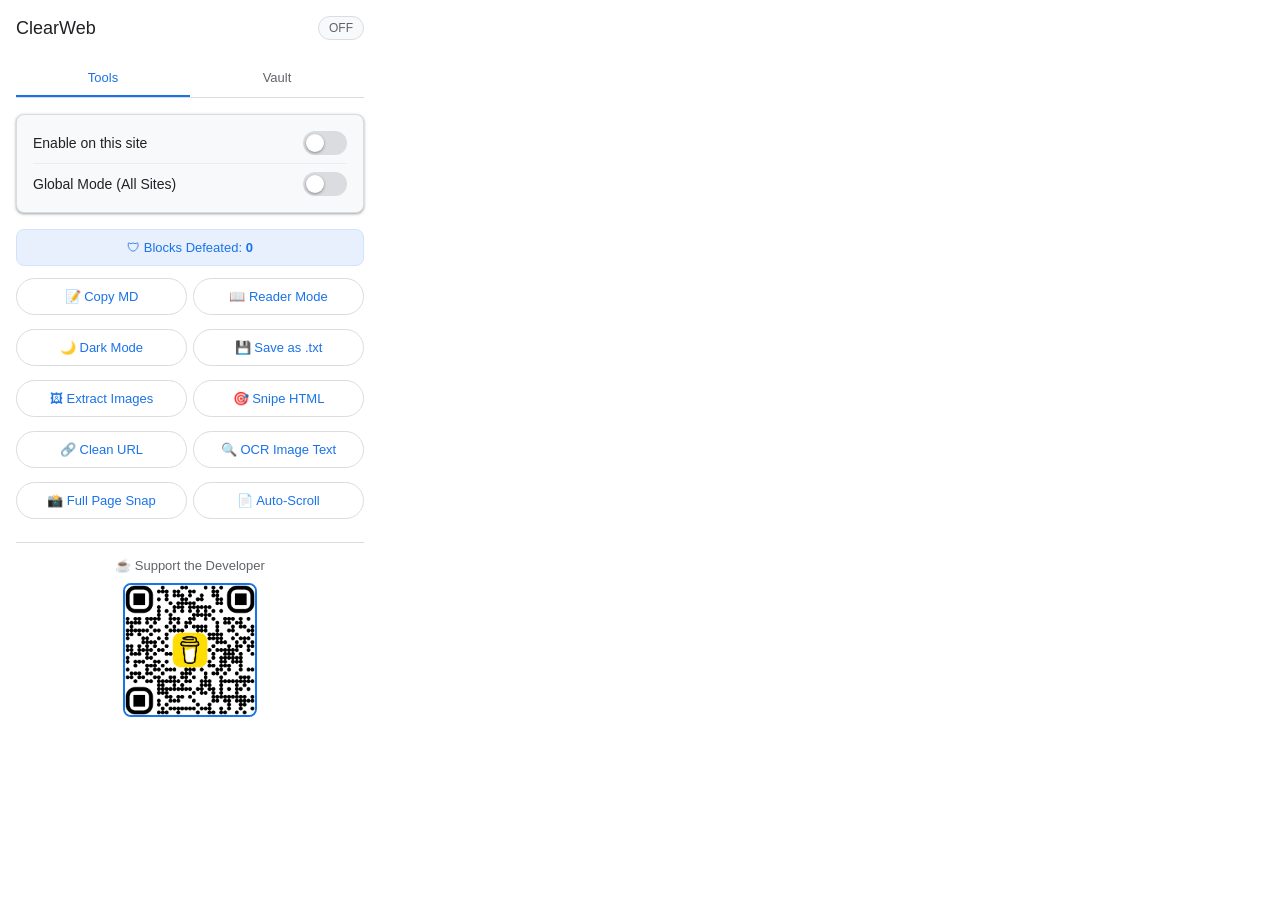
==== popup/popup.html @ 5e56cd7a "V7.1.0 Add Auto-Nuke Cookie Banners and Hands-Free Auto-Scroll" ====
﻿<!DOCTYPE html>
<html>
<head>
  <meta charset="utf-8">
  <link rel="stylesheet" href="popup.css">
  <title>ClearWeb</title>
  <style>
    .btn-action {
      background-color: #ffffff;
      color: #1a73e8;
      border: 1px solid #dadce0;
      border-radius: 100px;
      padding: 10px 14px;
      font-size: 13px;
      font-weight: 500;
      font-family: 'Google Sans', Roboto, 'Segoe UI', Arial, sans-serif;
      width: 100%;
      cursor: pointer;
      transition: background-color 0.2s ease, border-color 0.2s ease;
      margin-bottom: 8px;
      box-shadow: none;
    }
    .btn-action:hover { background-color: #f8f9fa; border-color: #d2e3fc; }
    .grid { display: grid; grid-template-columns: 1fr 1fr; gap: 6px; margin-bottom: 6px; }
  </style>
</head>
<body>
  <div class="container">
    <div class="header">
      <h1 class="brand-title">ClearWeb</h1>
      <div class="status-indicator" id="status-text">OFF</div>
    </div>

    <div class="tabs">
      <div class="tab active" id="tab-tools" style="padding: 10px 5px; font-size: 13px;">Tools</div>
      <div class="tab" id="tab-vault" style="padding: 10px 5px; font-size: 13px;">Vault</div>
    </div>

    <div id="view-tools">
      <div class="card">
        <div class="toggle-group">
          <span class="toggle-label">Enable on this site</span>
          <label class="switch">
            <input type="checkbox" id="site-toggle">
            <span class="slider"></span>
          </label>
        </div>
        <div class="toggle-group" style="margin-top: 8px; padding-top: 8px; border-top: 1px solid rgba(0,0,0,0.05);">
          <span class="toggle-label">Global Mode (All Sites)</span>
          <label class="switch">
            <input type="checkbox" id="global-toggle">
            <span class="slider"></span>
          </label>
        </div>
      </div>

      <div class="stats-container" style="margin-bottom: 12px; padding: 10px;">
        <p>&#128737; Blocks Defeated: <span id="stats-counter" style="color: #1a73e8; font-weight: bold;">0</span></p>
      </div>

            <div class="grid">
        <button id="md-btn" class="btn-action">&#128221; Copy MD</button>
        <button id="reader-btn" class="btn-action">&#128214; Reader Mode</button>
      </div>
      
      <div class="grid">
        <button id="darkmode-btn" class="btn-action">&#127769; Dark Mode</button>
        <button id="download-btn" class="btn-action">&#128190; Save as .txt</button>
      </div>

      <div class="grid">
        <button id="images-btn" class="btn-action">&#128444; Extract Images</button>
        <button id="snipe-btn" class="btn-action">&#127919; Snipe HTML</button>
      </div>

      <div class="grid">
        <button id="clean-url-btn" class="btn-action">&#128279; Clean URL</button>
        <button id="ocr-btn" class="btn-action">&#128269; OCR Image Text</button>
      </div>

            <div class="grid">
        <button id="screenshot-btn" class="btn-action">&#128248; Full Page Snap</button>
        <button id="autoscroll-btn" class="btn-action">&#128196; Auto-Scroll</button>
      </div>
      <button id="reload-btn" class="btn-action" style="display: none;">&#128260; Reload page to apply</button>
    </div>

    <div id="view-vault" style="display: none;">
      <div id="vault-list" style="max-height: 380px; overflow-y: auto; margin-bottom: 10px; padding-right: 4px;">
        <!-- Populated by JS -->
      </div>
      <button id="clear-vault-btn" class="btn-action" style="color: #d93025; border-color: #fce8e6; background: #fce8e6; margin-bottom: 0;">&#128465; Clear History</button>
    </div>

    <div style="text-align: center; margin-top: 15px; border-top: 1px solid #dadce0; padding-top: 15px;">
      <p style="font-size: 13px; color: #5f6368; font-weight: 500; margin: 0 0 10px 0;">&#9749; Support the Developer</p>
      <a href="https://buymeacoffee.com/" target="_blank">
        <img src="../icons/qr-code.png" class="qr-hover" style="width: 130px; border-radius: 8px; border: 2px solid var(--accent-color); transition: transform 0.2s ease;" alt="Buy Me A Coffee QR Code">
      </a>
    </div>
  </div>
  <script src="popup.js"></script>
</body>
</html>
---- popup/popup.css ----
:root {
  --bg-color: #ffffff;
  --card-bg: #f8f9fa;
  --text-main: #202124;
  --text-secondary: #5f6368;
  --accent-color: #1a73e8;
  --border-color: #dadce0;
}
body {
  width: 380px;
  margin: 0;
  font-family: 'Google Sans', Roboto, 'Segoe UI', Arial, sans-serif;
  background-color: var(--bg-color);
  color: var(--text-main);
}
.container { padding: 16px; }
.header { display: flex; justify-content: space-between; align-items: center; margin-bottom: 20px; }
.brand-title { margin: 0; font-size: 18px; font-weight: 500; color: var(--text-main); }
.status-indicator { font-size: 12px; font-weight: 500; padding: 4px 10px; border-radius: 100px; background: var(--card-bg); color: var(--text-secondary); border: 1px solid var(--border-color); }
.card { background: var(--card-bg); border: 1px solid var(--border-color); border-radius: 8px; padding: 16px; margin-bottom: 16px; box-shadow: 0 1px 2px 0 rgba(60,64,67,0.3), 0 1px 3px 1px rgba(60,64,67,0.15); }
.tabs { display: flex; border-bottom: 1px solid var(--border-color); margin-bottom: 16px; }
.tab { flex: 1; text-align: center; padding: 10px; cursor: pointer; font-weight: 500; color: var(--text-secondary); border-bottom: 2px solid transparent; transition: 0.2s; }
.tab.active { color: var(--accent-color); border-bottom: 2px solid var(--accent-color); }
.tab:hover:not(.active) { background: #f1f3f4; }
.toggle-group { display: flex; justify-content: space-between; align-items: center; }
.toggle-label { font-size: 14px; font-weight: 500; }
.switch { position: relative; display: inline-block; width: 44px; height: 24px; }
.switch input { opacity: 0; width: 0; height: 0; }
.slider { position: absolute; cursor: pointer; top: 0; left: 0; right: 0; bottom: 0; background-color: #dadce0; transition: .3s; border-radius: 24px; }
.slider:before { position: absolute; content: ""; height: 18px; width: 18px; left: 3px; bottom: 3px; background-color: white; transition: .3s; border-radius: 50%; box-shadow: 0 1px 3px rgba(0,0,0,0.4); }
input:checked + .slider { background-color: var(--accent-color); }
input:checked + .slider:before { transform: translateX(20px); }
.btn-reload { width: 100%; padding: 10px; background: #e8f0fe; color: var(--accent-color); border: 1px solid var(--accent-color); border-radius: 100px; cursor: pointer; font-weight: 500; margin-bottom: 16px; transition: .2s; }
.btn-reload:hover { background: var(--accent-color); color: white; }
.stats-container { text-align: center; padding: 10px; margin-bottom: 16px; background: #e8f0fe; border-radius: 8px; border: 1px solid #d2e3fc; }
.stats-container p { margin: 0; font-size: 13px; color: var(--accent-color); font-weight: 500;}

.btn-snipe { width: 100%; padding: 10px; background: rgba(239, 68, 68, 0.1); color: #ef4444; border: 1px solid #ef4444; border-radius: 6px; cursor: pointer; font-weight: 600; margin-bottom: 12px; transition: .2s; }
.btn-snipe:hover { background: #ef4444; color: white; }

.btn-zen { width: 100%; padding: 10px; background: rgba(59, 130, 246, 0.1); color: #3b82f6; border: 1px solid #3b82f6; border-radius: 6px; cursor: pointer; font-weight: 600; margin-bottom: 12px; transition: .2s; }
.btn-zen:hover { background: #3b82f6; color: white; }

.btn-markdown { width: 100%; padding: 10px; background: rgba(168, 85, 247, 0.1); color: #a855f7; border: 1px solid #a855f7; border-radius: 6px; cursor: pointer; font-weight: 600; margin-bottom: 12px; transition: .2s; }
.btn-markdown:hover { background: #a855f7; color: white; }

.qr-hover:hover { transform: scale(1.05); }
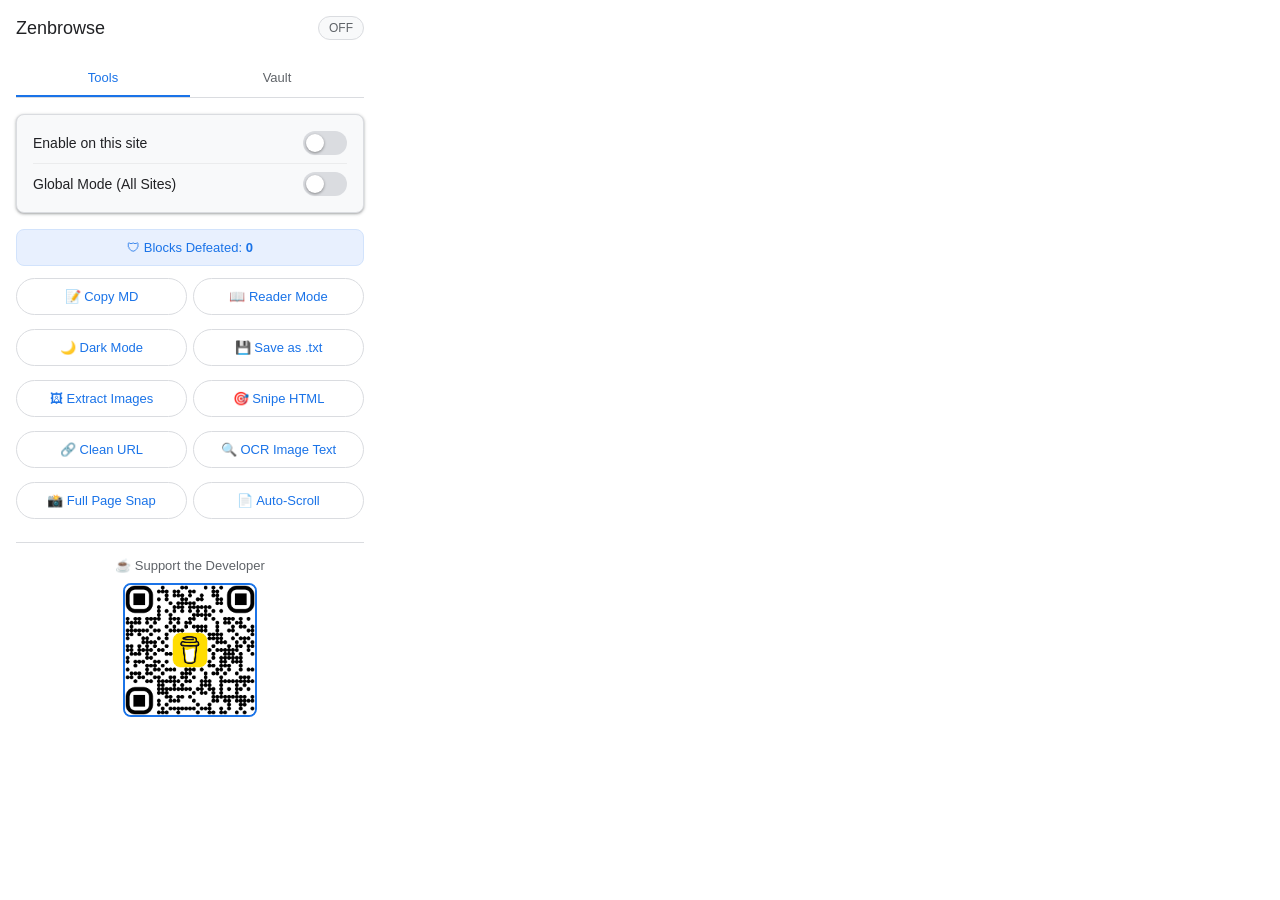
==== commit dc904ee7: "V7.2.0 Complete rebrand to Zenbrowse" ====
--- a/popup/popup.html
+++ b/popup/popup.html
@@ -3,7 +3,7 @@
 <head>
   <meta charset="utf-8">
   <link rel="stylesheet" href="popup.css">
-  <title>ClearWeb</title>
+  <title>Zenbrowse</title>
   <style>
     .btn-action {
       background-color: #ffffff;
@@ -27,7 +27,7 @@
 <body>
   <div class="container">
     <div class="header">
-      <h1 class="brand-title">ClearWeb</h1>
+      <h1 class="brand-title">Zenbrowse</h1>
       <div class="status-indicator" id="status-text">OFF</div>
     </div>
 
@@ -106,3 +106,4 @@
 
 
 
+
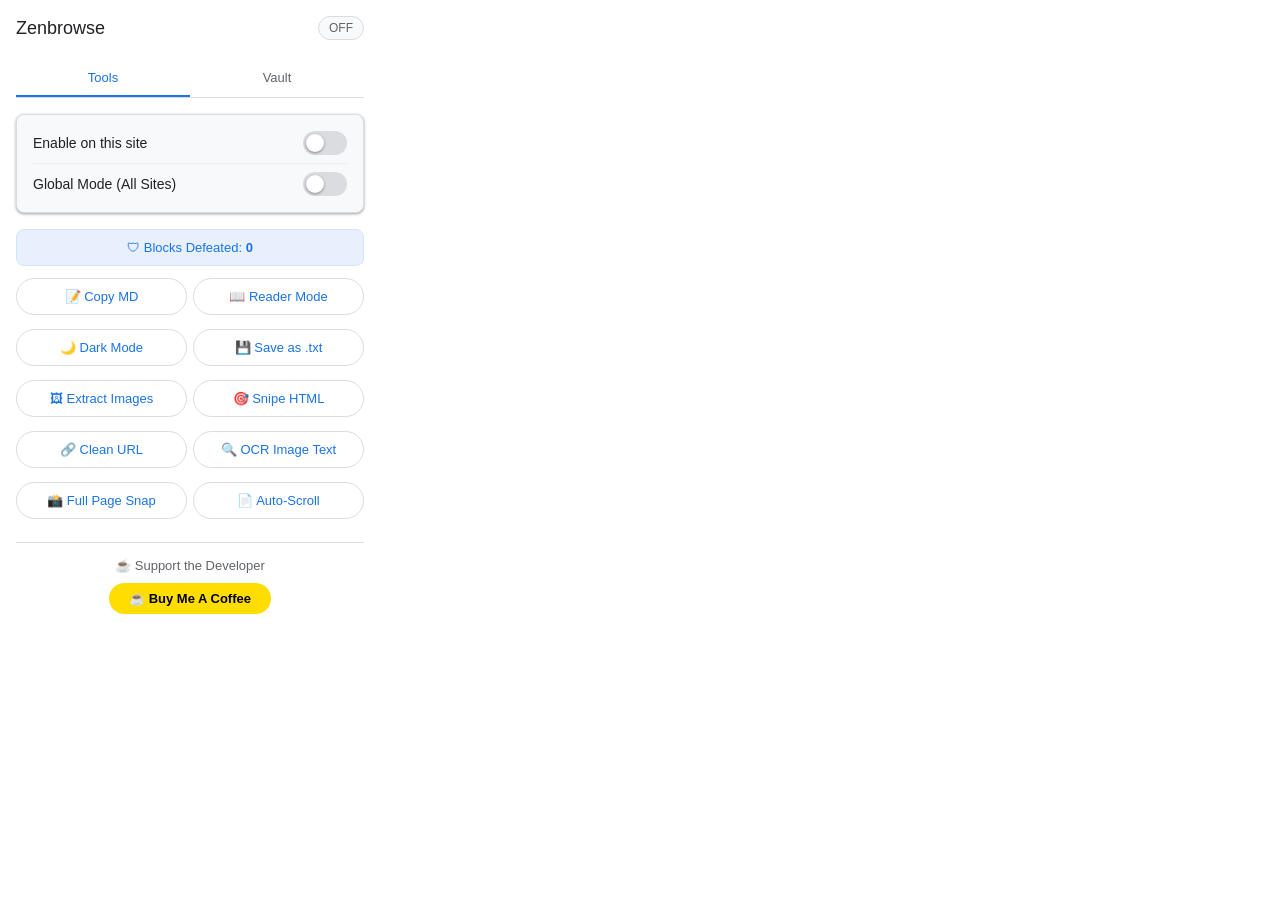
==== commit 03f8d541: "feat: replace local Tesseract OCR with OCR.Space API, drop 6.7MB of bundled binaries, bump to v7.3.0" ====
--- a/popup/popup.html
+++ b/popup/popup.html
@@ -1,4 +1,4 @@
-﻿<!DOCTYPE html>
+<!DOCTYPE html>
 <html>
 <head>
   <meta charset="utf-8">
@@ -94,9 +94,7 @@
 
     <div style="text-align: center; margin-top: 15px; border-top: 1px solid #dadce0; padding-top: 15px;">
       <p style="font-size: 13px; color: #5f6368; font-weight: 500; margin: 0 0 10px 0;">&#9749; Support the Developer</p>
-      <a href="https://buymeacoffee.com/" target="_blank">
-        <img src="../icons/qr-code.png" class="qr-hover" style="width: 130px; border-radius: 8px; border: 2px solid var(--accent-color); transition: transform 0.2s ease;" alt="Buy Me A Coffee QR Code">
-      </a>
+      <a href="https://buymeacoffee.com/" target="_blank" style="display:inline-block;background:#FFDD00;color:#000;font-weight:bold;font-family:sans-serif;font-size:13px;padding:8px 20px;border-radius:20px;text-decoration:none;">☕ Buy Me A Coffee</a>
     </div>
   </div>
   <script src="popup.js"></script>
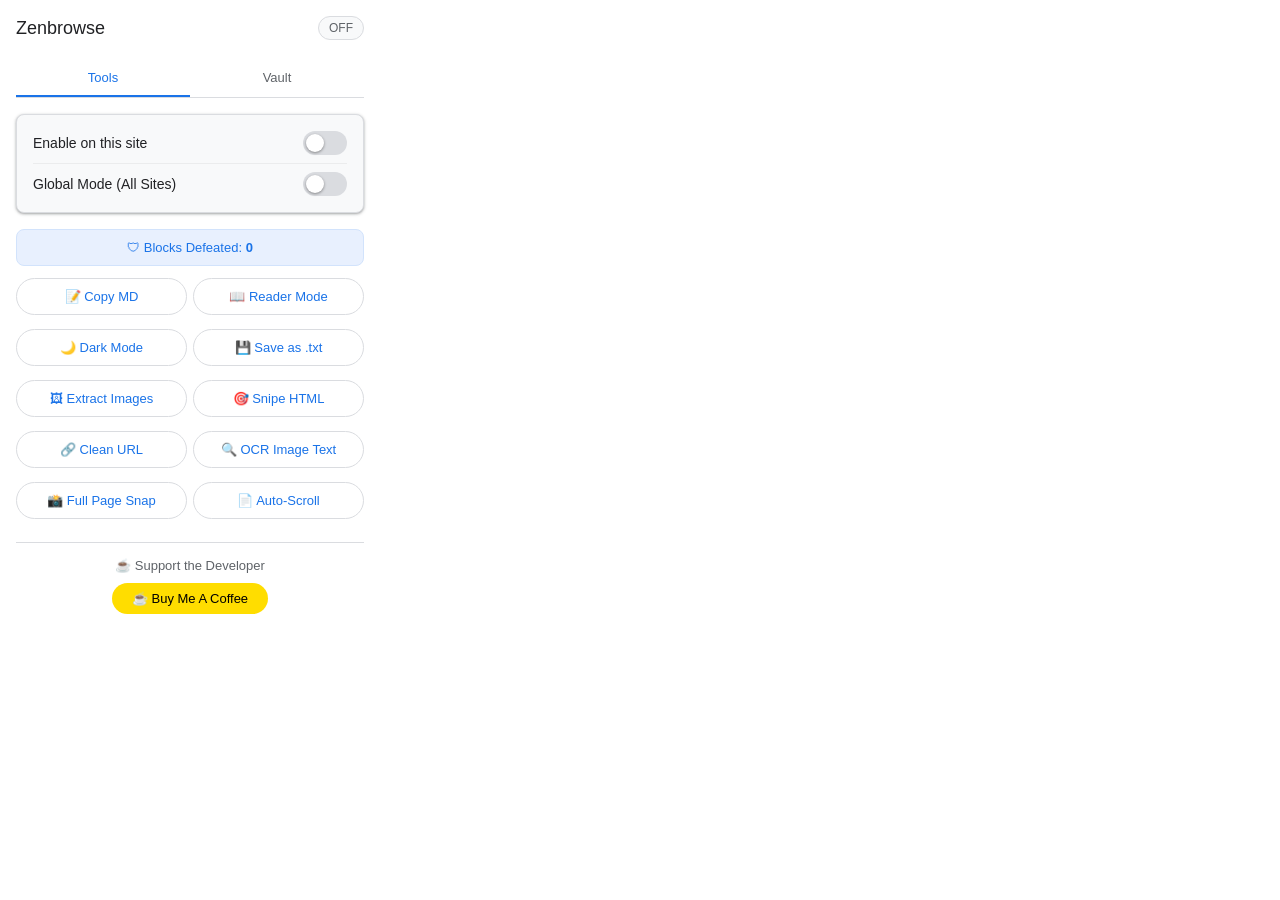
==== commit 2c59da17: "fix: OCR button no longer injects deleted tesseract files, increase sendToTab delay to 300ms, remove" ====
--- a/popup/popup.html
+++ b/popup/popup.html
@@ -94,7 +94,7 @@
 
     <div style="text-align: center; margin-top: 15px; border-top: 1px solid #dadce0; padding-top: 15px;">
       <p style="font-size: 13px; color: #5f6368; font-weight: 500; margin: 0 0 10px 0;">&#9749; Support the Developer</p>
-      <a href="https://buymeacoffee.com/" target="_blank" style="display:inline-block;background:#FFDD00;color:#000;font-weight:bold;font-family:sans-serif;font-size:13px;padding:8px 20px;border-radius:20px;text-decoration:none;">☕ Buy Me A Coffee</a>
+      <a href="https://buymeacoffee.com/" target="_blank" style="display:inline-block;background:#FFDD00;color:#000;font-family:sans-serif;font-size:13px;padding:8px 20px;border-radius:20px;text-decoration:none;">☕ Buy Me A Coffee</a>
     </div>
   </div>
   <script src="popup.js"></script>
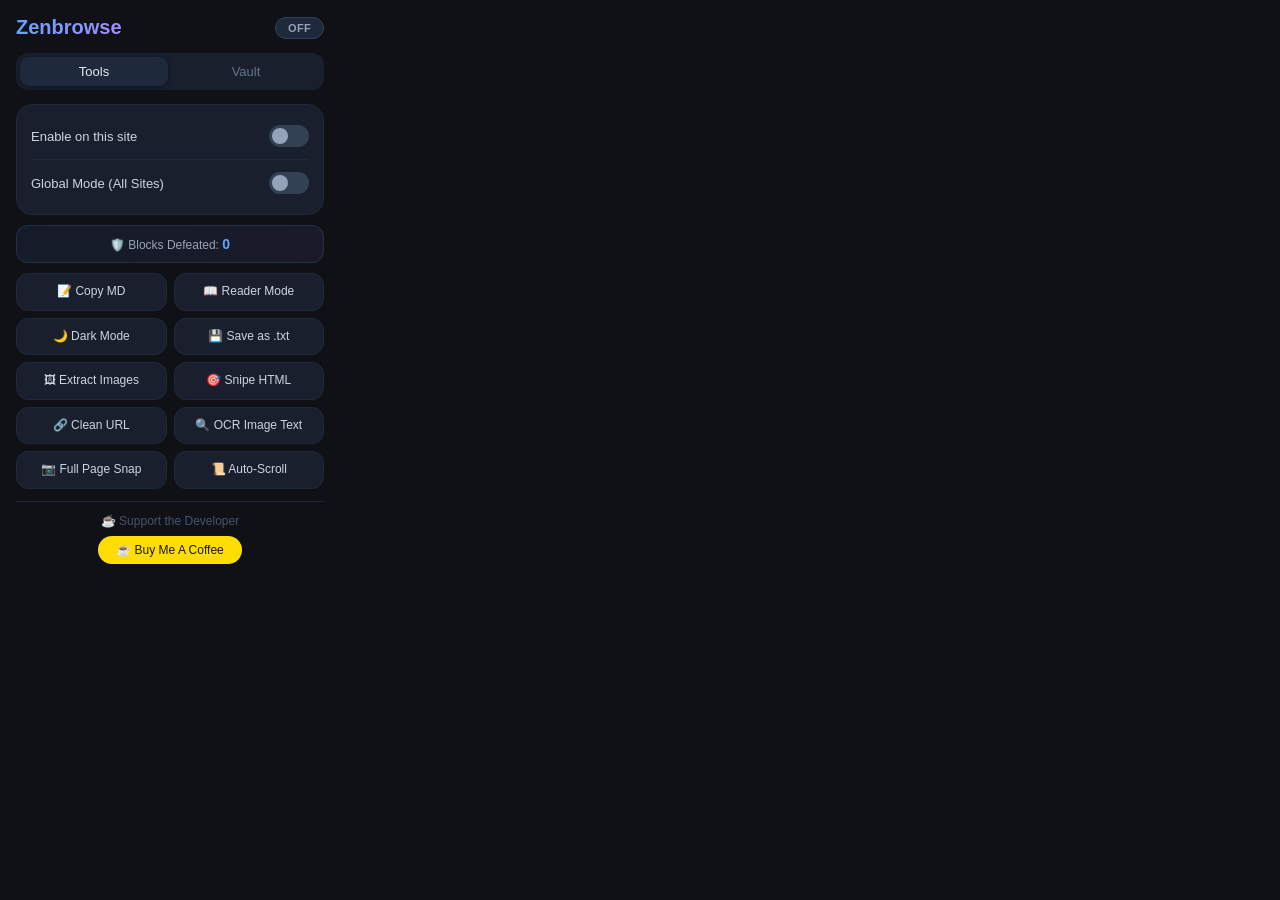
==== commit 2651da00: "ui: complete dark mode popup redesign - Google Material style, curved corners, dark theme" ====
--- a/popup/popup.html
+++ b/popup/popup.html
@@ -2,41 +2,306 @@
 <html>
 <head>
   <meta charset="utf-8">
-  <link rel="stylesheet" href="popup.css">
   <title>Zenbrowse</title>
   <style>
-    .btn-action {
-      background-color: #ffffff;
-      color: #1a73e8;
-      border: 1px solid #dadce0;
+    * { box-sizing: border-box; margin: 0; padding: 0; }
+
+    body {
+      width: 340px;
+      min-height: 400px;
+      background: #0f1117;
+      color: #e2e8f0;
+      font-family: 'Google Sans', 'Segoe UI', Roboto, Arial, sans-serif;
+      font-size: 13px;
+    }
+
+    .container { padding: 16px; }
+
+    /* Header */
+    .header {
+      display: flex;
+      align-items: center;
+      justify-content: space-between;
+      margin-bottom: 14px;
+    }
+
+    .brand-title {
+      font-size: 20px;
+      font-weight: 600;
+      background: linear-gradient(135deg, #60a5fa, #a78bfa);
+      -webkit-background-clip: text;
+      -webkit-text-fill-color: transparent;
+      background-clip: text;
+    }
+
+    .status-badge {
+      font-size: 11px;
+      font-weight: 600;
+      padding: 4px 12px;
       border-radius: 100px;
-      padding: 10px 14px;
+      background: #1e293b;
+      color: #94a3b8;
+      border: 1px solid #334155;
+      letter-spacing: 0.3px;
+    }
+
+    .status-badge.on {
+      background: rgba(96, 165, 250, 0.15);
+      color: #60a5fa;
+      border-color: rgba(96, 165, 250, 0.3);
+    }
+
+    /* Tabs */
+    .tabs {
+      display: flex;
+      background: #1a1f2e;
+      border-radius: 12px;
+      padding: 4px;
+      margin-bottom: 14px;
+      gap: 4px;
+    }
+
+    .tab {
+      flex: 1;
+      text-align: center;
+      padding: 7px 0;
+      border-radius: 9px;
+      cursor: pointer;
       font-size: 13px;
       font-weight: 500;
-      font-family: 'Google Sans', Roboto, 'Segoe UI', Arial, sans-serif;
+      color: #64748b;
+      transition: all 0.2s ease;
+    }
+
+    .tab.active {
+      background: #1e293b;
+      color: #e2e8f0;
+      box-shadow: 0 1px 4px rgba(0,0,0,0.4);
+    }
+
+    /* Card */
+    .card {
+      background: #1a1f2e;
+      border: 1px solid #1e293b;
+      border-radius: 16px;
+      padding: 14px;
+      margin-bottom: 10px;
+    }
+
+    /* Toggle group */
+    .toggle-group {
+      display: flex;
+      align-items: center;
+      justify-content: space-between;
+      padding: 6px 0;
+    }
+
+    .toggle-group + .toggle-group {
+      border-top: 1px solid #1e293b;
+      margin-top: 6px;
+      padding-top: 12px;
+    }
+
+    .toggle-label {
+      font-size: 13px;
+      color: #cbd5e1;
+      font-weight: 400;
+    }
+
+    /* Toggle Switch */
+    .switch { position: relative; display: inline-block; width: 40px; height: 22px; }
+    .switch input { opacity: 0; width: 0; height: 0; }
+    .slider {
+      position: absolute; cursor: pointer;
+      top: 0; left: 0; right: 0; bottom: 0;
+      background: #334155;
+      border-radius: 100px;
+      transition: 0.3s;
+    }
+    .slider:before {
+      position: absolute; content: "";
+      height: 16px; width: 16px;
+      left: 3px; bottom: 3px;
+      background: #94a3b8;
+      border-radius: 50%;
+      transition: 0.3s;
+    }
+    input:checked + .slider { background: #3b82f6; }
+    input:checked + .slider:before { background: white; transform: translateX(18px); }
+
+    /* Stats */
+    .stats-container {
+      background: linear-gradient(135deg, rgba(96,165,250,0.08), rgba(167,139,250,0.08));
+      border: 1px solid rgba(96,165,250,0.15);
+      border-radius: 12px;
+      padding: 10px 14px;
+      margin-bottom: 10px;
+      text-align: center;
+      color: #94a3b8;
+      font-size: 12px;
+    }
+
+    .stats-container span {
+      color: #60a5fa;
+      font-weight: 700;
+      font-size: 14px;
+    }
+
+    /* Grid of buttons */
+    .grid {
+      display: grid;
+      grid-template-columns: 1fr 1fr;
+      gap: 7px;
+      margin-bottom: 7px;
+    }
+
+    .btn-action {
+      background: #1a1f2e;
+      color: #cbd5e1;
+      border: 1px solid #1e293b;
+      border-radius: 12px;
+      padding: 10px 8px;
+      font-size: 12px;
+      font-weight: 400;
+      font-family: inherit;
       width: 100%;
       cursor: pointer;
-      transition: background-color 0.2s ease, border-color 0.2s ease;
+      transition: all 0.18s ease;
+      text-align: center;
+      line-height: 1.3;
+    }
+
+    .btn-action:hover {
+      background: #1e293b;
+      border-color: #334155;
+      color: #f1f5f9;
+      transform: translateY(-1px);
+    }
+
+    .btn-action:active {
+      transform: translateY(0);
+      background: rgba(96,165,250,0.1);
+      border-color: rgba(96,165,250,0.3);
+      color: #60a5fa;
+    }
+
+    .btn-reload {
+      width: 100%;
+      background: rgba(59,130,246,0.1);
+      color: #60a5fa;
+      border: 1px solid rgba(59,130,246,0.25);
+      border-radius: 12px;
+      padding: 10px;
+      font-size: 12px;
+      font-family: inherit;
+      cursor: pointer;
+      margin-bottom: 7px;
+      display: none;
+      transition: all 0.18s;
+    }
+
+    .btn-reload:hover { background: rgba(59,130,246,0.18); }
+
+    /* Footer */
+    .footer {
+      text-align: center;
+      margin-top: 12px;
+      padding-top: 12px;
+      border-top: 1px solid #1e293b;
+    }
+
+    .footer p {
+      font-size: 12px;
+      color: #475569;
       margin-bottom: 8px;
-      box-shadow: none;
-    }
-    .btn-action:hover { background-color: #f8f9fa; border-color: #d2e3fc; }
-    .grid { display: grid; grid-template-columns: 1fr 1fr; gap: 6px; margin-bottom: 6px; }
+    }
+
+    .btn-coffee {
+      display: inline-block;
+      background: #FFDD00;
+      color: #1a1a1a;
+      font-family: inherit;
+      font-size: 12px;
+      font-weight: 500;
+      padding: 7px 18px;
+      border-radius: 100px;
+      text-decoration: none;
+      transition: opacity 0.2s;
+    }
+
+    .btn-coffee:hover { opacity: 0.85; }
+
+    /* Vault */
+    #vault-list {
+      max-height: 350px;
+      overflow-y: auto;
+      margin-bottom: 10px;
+      scrollbar-width: thin;
+      scrollbar-color: #334155 transparent;
+    }
+
+    .vault-item {
+      background: #1a1f2e;
+      border: 1px solid #1e293b;
+      border-radius: 12px;
+      padding: 10px 12px;
+      margin-bottom: 7px;
+      cursor: pointer;
+      transition: all 0.18s;
+    }
+
+    .vault-item:hover { border-color: #334155; background: #1e293b; }
+    .vault-item:active { border-color: rgba(96,165,250,0.4); background: rgba(96,165,250,0.05); }
+
+    .vault-meta {
+      display: flex;
+      justify-content: space-between;
+      font-size: 11px;
+      color: #475569;
+      margin-bottom: 5px;
+    }
+
+    .vault-text { font-size: 12px; color: #94a3b8; line-height: 1.4; word-break: break-word; }
+
+    .btn-clear {
+      width: 100%;
+      background: rgba(239,68,68,0.08);
+      color: #f87171;
+      border: 1px solid rgba(239,68,68,0.2);
+      border-radius: 12px;
+      padding: 10px;
+      font-size: 12px;
+      font-family: inherit;
+      cursor: pointer;
+      transition: all 0.18s;
+    }
+
+    .btn-clear:hover { background: rgba(239,68,68,0.15); }
+
+    .vault-empty {
+      text-align: center;
+      color: #475569;
+      padding: 30px 0;
+      font-size: 13px;
+      line-height: 1.8;
+    }
   </style>
 </head>
 <body>
   <div class="container">
+
     <div class="header">
       <h1 class="brand-title">Zenbrowse</h1>
-      <div class="status-indicator" id="status-text">OFF</div>
+      <div class="status-badge" id="status-text">OFF</div>
     </div>
 
     <div class="tabs">
-      <div class="tab active" id="tab-tools" style="padding: 10px 5px; font-size: 13px;">Tools</div>
-      <div class="tab" id="tab-vault" style="padding: 10px 5px; font-size: 13px;">Vault</div>
+      <div class="tab active" id="tab-tools">Tools</div>
+      <div class="tab" id="tab-vault">Vault</div>
     </div>
 
     <div id="view-tools">
+
       <div class="card">
         <div class="toggle-group">
           <span class="toggle-label">Enable on this site</span>
@@ -45,63 +310,62 @@
             <span class="slider"></span>
           </label>
         </div>
-        <div class="toggle-group" style="margin-top: 8px; padding-top: 8px; border-top: 1px solid rgba(0,0,0,0.05);">
+        <div class="toggle-group">
           <span class="toggle-label">Global Mode (All Sites)</span>
           <label class="switch">
             <input type="checkbox" id="global-toggle">
             <span class="slider"></span>
           </label>
         </div>
-      </div>
-
-      <div class="stats-container" style="margin-bottom: 12px; padding: 10px;">
-        <p>&#128737; Blocks Defeated: <span id="stats-counter" style="color: #1a73e8; font-weight: bold;">0</span></p>
-      </div>
-
-            <div class="grid">
-        <button id="md-btn" class="btn-action">&#128221; Copy MD</button>
-        <button id="reader-btn" class="btn-action">&#128214; Reader Mode</button>
-      </div>
-      
-      <div class="grid">
-        <button id="darkmode-btn" class="btn-action">&#127769; Dark Mode</button>
-        <button id="download-btn" class="btn-action">&#128190; Save as .txt</button>
-      </div>
-
-      <div class="grid">
-        <button id="images-btn" class="btn-action">&#128444; Extract Images</button>
-        <button id="snipe-btn" class="btn-action">&#127919; Snipe HTML</button>
-      </div>
-
-      <div class="grid">
-        <button id="clean-url-btn" class="btn-action">&#128279; Clean URL</button>
-        <button id="ocr-btn" class="btn-action">&#128269; OCR Image Text</button>
-      </div>
-
-            <div class="grid">
-        <button id="screenshot-btn" class="btn-action">&#128248; Full Page Snap</button>
-        <button id="autoscroll-btn" class="btn-action">&#128196; Auto-Scroll</button>
-      </div>
-      <button id="reload-btn" class="btn-action" style="display: none;">&#128260; Reload page to apply</button>
+        <div class="toggle-group" id="cookie-row" style="display:none">
+          <span class="toggle-label">Auto-Nuke Cookies</span>
+          <label class="switch">
+            <input type="checkbox" id="cookie-toggle">
+            <span class="slider"></span>
+          </label>
+        </div>
+      </div>
+
+      <div class="stats-container">
+        🛡️ Blocks Defeated: <span id="stats-counter">0</span>
+      </div>
+
+      <div class="grid">
+        <button id="md-btn" class="btn-action">📝 Copy MD</button>
+        <button id="reader-btn" class="btn-action">📖 Reader Mode</button>
+      </div>
+      <div class="grid">
+        <button id="darkmode-btn" class="btn-action">🌙 Dark Mode</button>
+        <button id="download-btn" class="btn-action">💾 Save as .txt</button>
+      </div>
+      <div class="grid">
+        <button id="images-btn" class="btn-action">🖼 Extract Images</button>
+        <button id="snipe-btn" class="btn-action">🎯 Snipe HTML</button>
+      </div>
+      <div class="grid">
+        <button id="clean-url-btn" class="btn-action">🔗 Clean URL</button>
+        <button id="ocr-btn" class="btn-action">🔍 OCR Image Text</button>
+      </div>
+      <div class="grid">
+        <button id="screenshot-btn" class="btn-action">📷 Full Page Snap</button>
+        <button id="autoscroll-btn" class="btn-action">📜 Auto-Scroll</button>
+      </div>
+
+      <button id="reload-btn" class="btn-reload">🔄 Reload page to apply</button>
+
+      <div class="footer">
+        <p>☕ Support the Developer</p>
+        <a href="https://buymeacoffee.com/" target="_blank" class="btn-coffee">☕ Buy Me A Coffee</a>
+      </div>
+
     </div>
 
-    <div id="view-vault" style="display: none;">
-      <div id="vault-list" style="max-height: 380px; overflow-y: auto; margin-bottom: 10px; padding-right: 4px;">
-        <!-- Populated by JS -->
-      </div>
-      <button id="clear-vault-btn" class="btn-action" style="color: #d93025; border-color: #fce8e6; background: #fce8e6; margin-bottom: 0;">&#128465; Clear History</button>
+    <div id="view-vault" style="display:none">
+      <div id="vault-list"></div>
+      <button id="clear-vault-btn" class="btn-clear">🗑 Clear History</button>
     </div>
 
-    <div style="text-align: center; margin-top: 15px; border-top: 1px solid #dadce0; padding-top: 15px;">
-      <p style="font-size: 13px; color: #5f6368; font-weight: 500; margin: 0 0 10px 0;">&#9749; Support the Developer</p>
-      <a href="https://buymeacoffee.com/" target="_blank" style="display:inline-block;background:#FFDD00;color:#000;font-family:sans-serif;font-size:13px;padding:8px 20px;border-radius:20px;text-decoration:none;">☕ Buy Me A Coffee</a>
-    </div>
   </div>
   <script src="popup.js"></script>
 </body>
 </html>
-
-
-
-
-
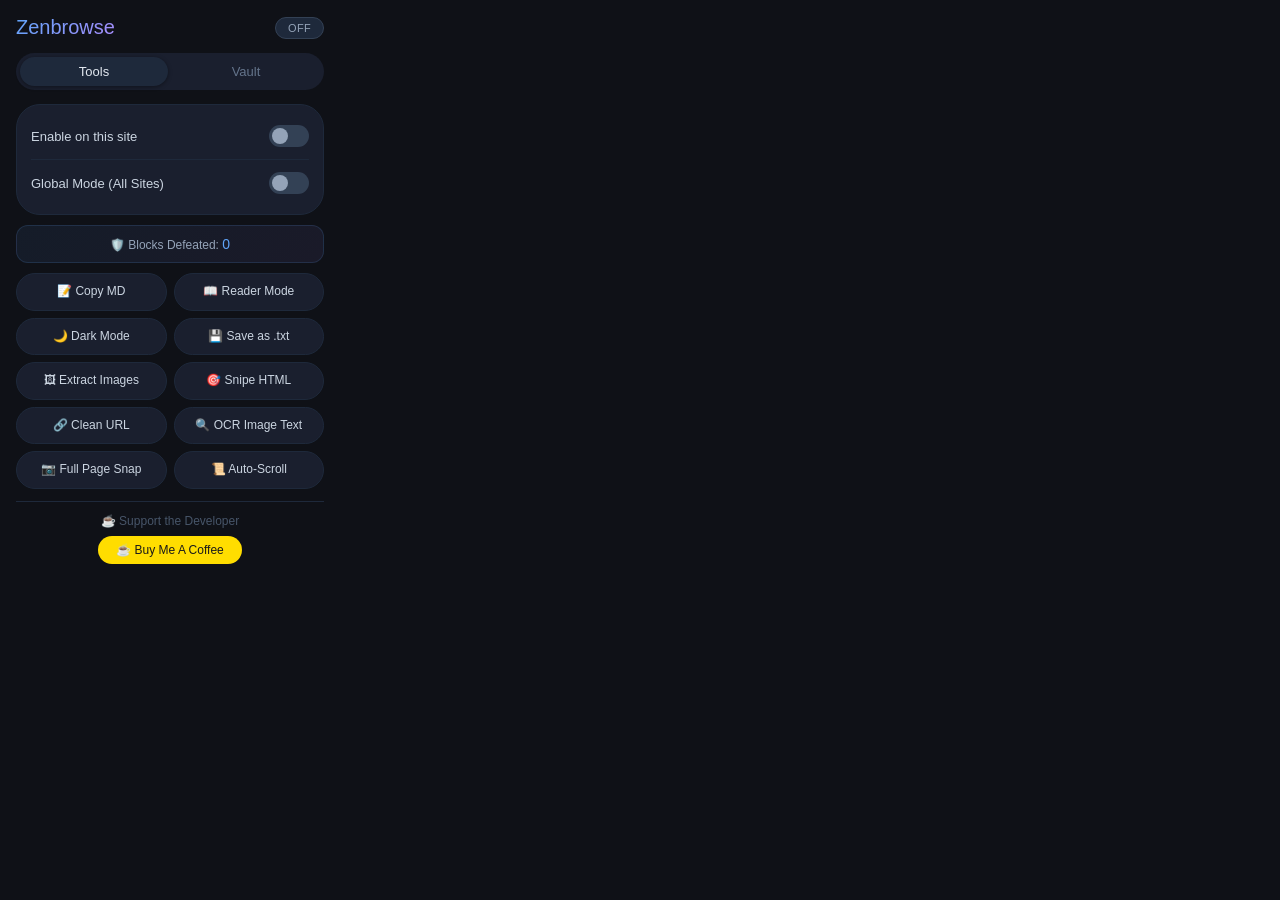
==== commit 43069161: "ui: unbold all text, make popup corners fully rounded (pill-shaped)" ====
--- a/popup/popup.html
+++ b/popup/popup.html
@@ -27,7 +27,7 @@
 
     .brand-title {
       font-size: 20px;
-      font-weight: 600;
+      font-weight: 500;
       background: linear-gradient(135deg, #60a5fa, #a78bfa);
       -webkit-background-clip: text;
       -webkit-text-fill-color: transparent;
@@ -36,7 +36,7 @@
 
     .status-badge {
       font-size: 11px;
-      font-weight: 600;
+      font-weight: 500;
       padding: 4px 12px;
       border-radius: 100px;
       background: #1e293b;
@@ -55,7 +55,7 @@
     .tabs {
       display: flex;
       background: #1a1f2e;
-      border-radius: 12px;
+      border-radius: 100px;
       padding: 4px;
       margin-bottom: 14px;
       gap: 4px;
@@ -65,7 +65,7 @@
       flex: 1;
       text-align: center;
       padding: 7px 0;
-      border-radius: 9px;
+      border-radius: 100px;
       cursor: pointer;
       font-size: 13px;
       font-weight: 500;
@@ -83,7 +83,7 @@
     .card {
       background: #1a1f2e;
       border: 1px solid #1e293b;
-      border-radius: 16px;
+      border-radius: 24px;
       padding: 14px;
       margin-bottom: 10px;
     }
@@ -143,7 +143,7 @@
 
     .stats-container span {
       color: #60a5fa;
-      font-weight: 700;
+      font-weight: 500;
       font-size: 14px;
     }
 
@@ -159,7 +159,7 @@
       background: #1a1f2e;
       color: #cbd5e1;
       border: 1px solid #1e293b;
-      border-radius: 12px;
+      border-radius: 100px;
       padding: 10px 8px;
       font-size: 12px;
       font-weight: 400;
@@ -190,7 +190,7 @@
       background: rgba(59,130,246,0.1);
       color: #60a5fa;
       border: 1px solid rgba(59,130,246,0.25);
-      border-radius: 12px;
+      border-radius: 100px;
       padding: 10px;
       font-size: 12px;
       font-family: inherit;
@@ -268,7 +268,7 @@
       background: rgba(239,68,68,0.08);
       color: #f87171;
       border: 1px solid rgba(239,68,68,0.2);
-      border-radius: 12px;
+      border-radius: 100px;
       padding: 10px;
       font-size: 12px;
       font-family: inherit;
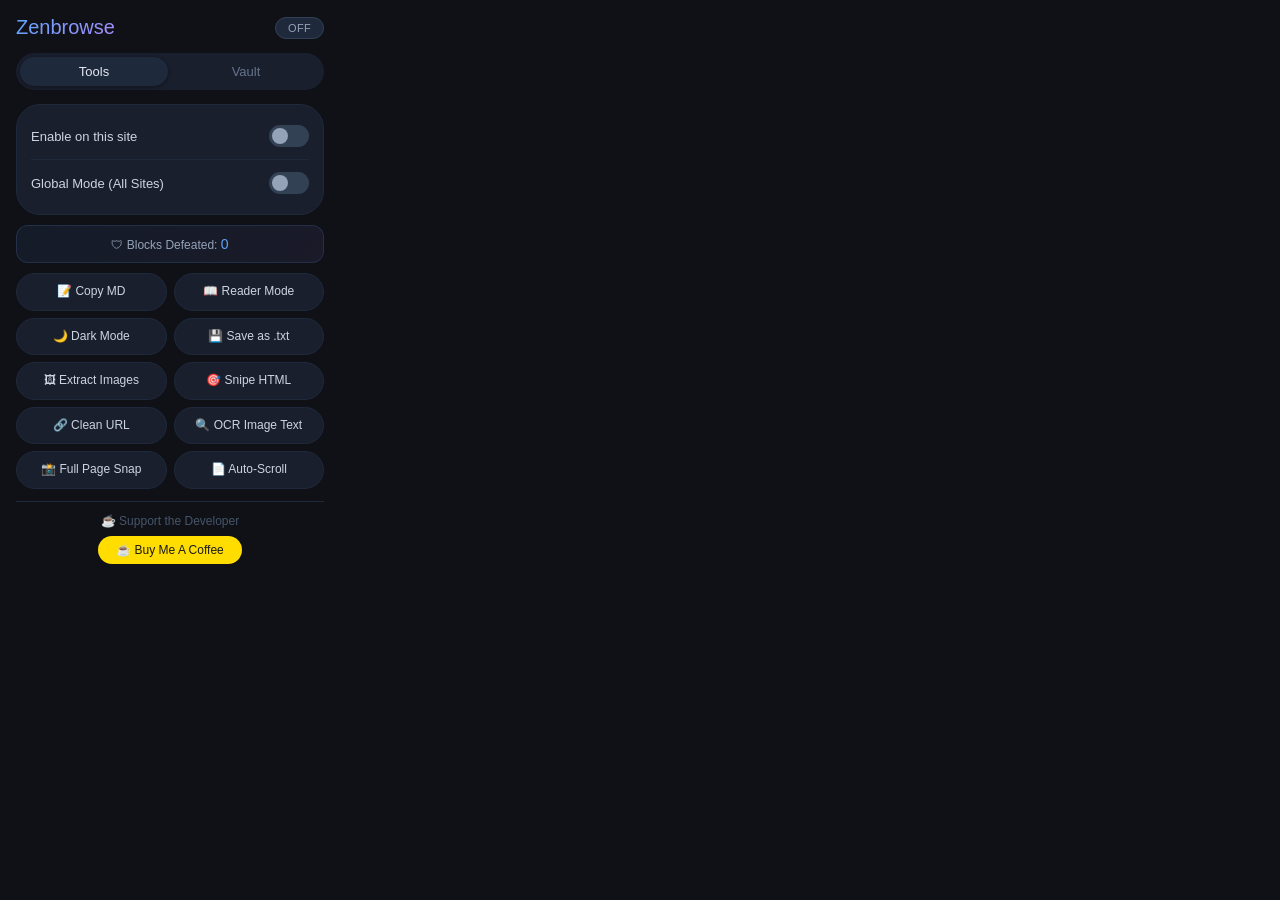
==== commit 6c171929: "fix: corrupt character encoding in popup.html broke extension rendering" ====
--- a/popup/popup.html
+++ b/popup/popup.html
@@ -5,366 +5,106 @@
   <title>Zenbrowse</title>
   <style>
     * { box-sizing: border-box; margin: 0; padding: 0; }
-
-    body {
-      width: 340px;
-      min-height: 400px;
-      background: #0f1117;
-      color: #e2e8f0;
-      font-family: 'Google Sans', 'Segoe UI', Roboto, Arial, sans-serif;
-      font-size: 13px;
-    }
-
+    body { width: 340px; min-height: 400px; background: #0f1117; color: #e2e8f0; font-family: 'Google Sans', 'Segoe UI', Roboto, Arial, sans-serif; font-size: 13px; }
     .container { padding: 16px; }
-
-    /* Header */
-    .header {
-      display: flex;
-      align-items: center;
-      justify-content: space-between;
-      margin-bottom: 14px;
-    }
-
-    .brand-title {
-      font-size: 20px;
-      font-weight: 500;
-      background: linear-gradient(135deg, #60a5fa, #a78bfa);
-      -webkit-background-clip: text;
-      -webkit-text-fill-color: transparent;
-      background-clip: text;
-    }
-
-    .status-badge {
-      font-size: 11px;
-      font-weight: 500;
-      padding: 4px 12px;
-      border-radius: 100px;
-      background: #1e293b;
-      color: #94a3b8;
-      border: 1px solid #334155;
-      letter-spacing: 0.3px;
-    }
-
-    .status-badge.on {
-      background: rgba(96, 165, 250, 0.15);
-      color: #60a5fa;
-      border-color: rgba(96, 165, 250, 0.3);
-    }
-
-    /* Tabs */
-    .tabs {
-      display: flex;
-      background: #1a1f2e;
-      border-radius: 100px;
-      padding: 4px;
-      margin-bottom: 14px;
-      gap: 4px;
-    }
-
-    .tab {
-      flex: 1;
-      text-align: center;
-      padding: 7px 0;
-      border-radius: 100px;
-      cursor: pointer;
-      font-size: 13px;
-      font-weight: 500;
-      color: #64748b;
-      transition: all 0.2s ease;
-    }
-
-    .tab.active {
-      background: #1e293b;
-      color: #e2e8f0;
-      box-shadow: 0 1px 4px rgba(0,0,0,0.4);
-    }
-
-    /* Card */
-    .card {
-      background: #1a1f2e;
-      border: 1px solid #1e293b;
-      border-radius: 24px;
-      padding: 14px;
-      margin-bottom: 10px;
-    }
-
-    /* Toggle group */
-    .toggle-group {
-      display: flex;
-      align-items: center;
-      justify-content: space-between;
-      padding: 6px 0;
-    }
-
-    .toggle-group + .toggle-group {
-      border-top: 1px solid #1e293b;
-      margin-top: 6px;
-      padding-top: 12px;
-    }
-
-    .toggle-label {
-      font-size: 13px;
-      color: #cbd5e1;
-      font-weight: 400;
-    }
-
-    /* Toggle Switch */
+    .header { display: flex; align-items: center; justify-content: space-between; margin-bottom: 14px; }
+    .brand-title { font-size: 20px; font-weight: 500; background: linear-gradient(135deg, #60a5fa, #a78bfa); -webkit-background-clip: text; -webkit-text-fill-color: transparent; background-clip: text; }
+    .status-badge { font-size: 11px; font-weight: 500; padding: 4px 12px; border-radius: 100px; background: #1e293b; color: #94a3b8; border: 1px solid #334155; letter-spacing: 0.3px; }
+    .status-badge.on { background: rgba(96, 165, 250, 0.15); color: #60a5fa; border-color: rgba(96, 165, 250, 0.3); }
+    .tabs { display: flex; background: #1a1f2e; border-radius: 100px; padding: 4px; margin-bottom: 14px; gap: 4px; }
+    .tab { flex: 1; text-align: center; padding: 7px 0; border-radius: 100px; cursor: pointer; font-size: 13px; font-weight: 500; color: #64748b; transition: all 0.2s ease; }
+    .tab.active { background: #1e293b; color: #e2e8f0; box-shadow: 0 1px 4px rgba(0,0,0,0.4); }
+    .card { background: #1a1f2e; border: 1px solid #1e293b; border-radius: 24px; padding: 14px; margin-bottom: 10px; }
+    .toggle-group { display: flex; align-items: center; justify-content: space-between; padding: 6px 0; }
+    .toggle-group + .toggle-group { border-top: 1px solid #1e293b; margin-top: 6px; padding-top: 12px; }
+    .toggle-label { font-size: 13px; color: #cbd5e1; font-weight: 400; }
     .switch { position: relative; display: inline-block; width: 40px; height: 22px; }
     .switch input { opacity: 0; width: 0; height: 0; }
-    .slider {
-      position: absolute; cursor: pointer;
-      top: 0; left: 0; right: 0; bottom: 0;
-      background: #334155;
-      border-radius: 100px;
-      transition: 0.3s;
-    }
-    .slider:before {
-      position: absolute; content: "";
-      height: 16px; width: 16px;
-      left: 3px; bottom: 3px;
-      background: #94a3b8;
-      border-radius: 50%;
-      transition: 0.3s;
-    }
+    .slider { position: absolute; cursor: pointer; top: 0; left: 0; right: 0; bottom: 0; background: #334155; border-radius: 100px; transition: 0.3s; }
+    .slider:before { position: absolute; content: ""; height: 16px; width: 16px; left: 3px; bottom: 3px; background: #94a3b8; border-radius: 50%; transition: 0.3s; }
     input:checked + .slider { background: #3b82f6; }
     input:checked + .slider:before { background: white; transform: translateX(18px); }
-
-    /* Stats */
-    .stats-container {
-      background: linear-gradient(135deg, rgba(96,165,250,0.08), rgba(167,139,250,0.08));
-      border: 1px solid rgba(96,165,250,0.15);
-      border-radius: 12px;
-      padding: 10px 14px;
-      margin-bottom: 10px;
-      text-align: center;
-      color: #94a3b8;
-      font-size: 12px;
-    }
-
-    .stats-container span {
-      color: #60a5fa;
-      font-weight: 500;
-      font-size: 14px;
-    }
-
-    /* Grid of buttons */
-    .grid {
-      display: grid;
-      grid-template-columns: 1fr 1fr;
-      gap: 7px;
-      margin-bottom: 7px;
-    }
-
-    .btn-action {
-      background: #1a1f2e;
-      color: #cbd5e1;
-      border: 1px solid #1e293b;
-      border-radius: 100px;
-      padding: 10px 8px;
-      font-size: 12px;
-      font-weight: 400;
-      font-family: inherit;
-      width: 100%;
-      cursor: pointer;
-      transition: all 0.18s ease;
-      text-align: center;
-      line-height: 1.3;
-    }
-
-    .btn-action:hover {
-      background: #1e293b;
-      border-color: #334155;
-      color: #f1f5f9;
-      transform: translateY(-1px);
-    }
-
-    .btn-action:active {
-      transform: translateY(0);
-      background: rgba(96,165,250,0.1);
-      border-color: rgba(96,165,250,0.3);
-      color: #60a5fa;
-    }
-
-    .btn-reload {
-      width: 100%;
-      background: rgba(59,130,246,0.1);
-      color: #60a5fa;
-      border: 1px solid rgba(59,130,246,0.25);
-      border-radius: 100px;
-      padding: 10px;
-      font-size: 12px;
-      font-family: inherit;
-      cursor: pointer;
-      margin-bottom: 7px;
-      display: none;
-      transition: all 0.18s;
-    }
-
+    .stats-container { background: linear-gradient(135deg, rgba(96,165,250,0.08), rgba(167,139,250,0.08)); border: 1px solid rgba(96,165,250,0.15); border-radius: 12px; padding: 10px 14px; margin-bottom: 10px; text-align: center; color: #94a3b8; font-size: 12px; }
+    .stats-container span { color: #60a5fa; font-weight: 500; font-size: 14px; }
+    .grid { display: grid; grid-template-columns: 1fr 1fr; gap: 7px; margin-bottom: 7px; }
+    .btn-action { background: #1a1f2e; color: #cbd5e1; border: 1px solid #1e293b; border-radius: 100px; padding: 10px 8px; font-size: 12px; font-weight: 400; font-family: inherit; width: 100%; cursor: pointer; transition: all 0.18s ease; text-align: center; line-height: 1.3; }
+    .btn-action:hover { background: #1e293b; border-color: #334155; color: #f1f5f9; transform: translateY(-1px); }
+    .btn-action:active { transform: translateY(0); background: rgba(96,165,250,0.1); border-color: rgba(96,165,250,0.3); color: #60a5fa; }
+    .btn-reload { width: 100%; background: rgba(59,130,246,0.1); color: #60a5fa; border: 1px solid rgba(59,130,246,0.25); border-radius: 100px; padding: 10px; font-size: 12px; font-family: inherit; cursor: pointer; margin-bottom: 7px; display: none; transition: all 0.18s; }
     .btn-reload:hover { background: rgba(59,130,246,0.18); }
-
-    /* Footer */
-    .footer {
-      text-align: center;
-      margin-top: 12px;
-      padding-top: 12px;
-      border-top: 1px solid #1e293b;
-    }
-
-    .footer p {
-      font-size: 12px;
-      color: #475569;
-      margin-bottom: 8px;
-    }
-
-    .btn-coffee {
-      display: inline-block;
-      background: #FFDD00;
-      color: #1a1a1a;
-      font-family: inherit;
-      font-size: 12px;
-      font-weight: 500;
-      padding: 7px 18px;
-      border-radius: 100px;
-      text-decoration: none;
-      transition: opacity 0.2s;
-    }
-
+    .footer { text-align: center; margin-top: 12px; padding-top: 12px; border-top: 1px solid #1e293b; }
+    .footer p { font-size: 12px; color: #475569; margin-bottom: 8px; }
+    .btn-coffee { display: inline-block; background: #FFDD00; color: #1a1a1a; font-family: inherit; font-size: 12px; font-weight: 500; padding: 7px 18px; border-radius: 100px; text-decoration: none; transition: opacity 0.2s; }
     .btn-coffee:hover { opacity: 0.85; }
-
-    /* Vault */
-    #vault-list {
-      max-height: 350px;
-      overflow-y: auto;
-      margin-bottom: 10px;
-      scrollbar-width: thin;
-      scrollbar-color: #334155 transparent;
-    }
-
-    .vault-item {
-      background: #1a1f2e;
-      border: 1px solid #1e293b;
-      border-radius: 12px;
-      padding: 10px 12px;
-      margin-bottom: 7px;
-      cursor: pointer;
-      transition: all 0.18s;
-    }
-
+    #vault-list { max-height: 350px; overflow-y: auto; margin-bottom: 10px; scrollbar-width: thin; scrollbar-color: #334155 transparent; }
+    .vault-item { background: #1a1f2e; border: 1px solid #1e293b; border-radius: 16px; padding: 10px 12px; margin-bottom: 7px; cursor: pointer; transition: all 0.18s; }
     .vault-item:hover { border-color: #334155; background: #1e293b; }
     .vault-item:active { border-color: rgba(96,165,250,0.4); background: rgba(96,165,250,0.05); }
-
-    .vault-meta {
-      display: flex;
-      justify-content: space-between;
-      font-size: 11px;
-      color: #475569;
-      margin-bottom: 5px;
-    }
-
+    .vault-meta { display: flex; justify-content: space-between; font-size: 11px; color: #475569; margin-bottom: 5px; }
     .vault-text { font-size: 12px; color: #94a3b8; line-height: 1.4; word-break: break-word; }
-
-    .btn-clear {
-      width: 100%;
-      background: rgba(239,68,68,0.08);
-      color: #f87171;
-      border: 1px solid rgba(239,68,68,0.2);
-      border-radius: 100px;
-      padding: 10px;
-      font-size: 12px;
-      font-family: inherit;
-      cursor: pointer;
-      transition: all 0.18s;
-    }
-
+    .btn-clear { width: 100%; background: rgba(239,68,68,0.08); color: #f87171; border: 1px solid rgba(239,68,68,0.2); border-radius: 100px; padding: 10px; font-size: 12px; font-family: inherit; cursor: pointer; transition: all 0.18s; }
     .btn-clear:hover { background: rgba(239,68,68,0.15); }
-
-    .vault-empty {
-      text-align: center;
-      color: #475569;
-      padding: 30px 0;
-      font-size: 13px;
-      line-height: 1.8;
-    }
+    .vault-empty { text-align: center; color: #475569; padding: 30px 0; font-size: 13px; line-height: 1.8; }
   </style>
 </head>
 <body>
   <div class="container">
-
     <div class="header">
       <h1 class="brand-title">Zenbrowse</h1>
       <div class="status-badge" id="status-text">OFF</div>
     </div>
-
     <div class="tabs">
       <div class="tab active" id="tab-tools">Tools</div>
       <div class="tab" id="tab-vault">Vault</div>
     </div>
-
     <div id="view-tools">
-
       <div class="card">
         <div class="toggle-group">
           <span class="toggle-label">Enable on this site</span>
-          <label class="switch">
-            <input type="checkbox" id="site-toggle">
-            <span class="slider"></span>
-          </label>
+          <label class="switch"><input type="checkbox" id="site-toggle"><span class="slider"></span></label>
         </div>
         <div class="toggle-group">
           <span class="toggle-label">Global Mode (All Sites)</span>
-          <label class="switch">
-            <input type="checkbox" id="global-toggle">
-            <span class="slider"></span>
-          </label>
+          <label class="switch"><input type="checkbox" id="global-toggle"><span class="slider"></span></label>
         </div>
         <div class="toggle-group" id="cookie-row" style="display:none">
           <span class="toggle-label">Auto-Nuke Cookies</span>
-          <label class="switch">
-            <input type="checkbox" id="cookie-toggle">
-            <span class="slider"></span>
-          </label>
+          <label class="switch"><input type="checkbox" id="cookie-toggle"><span class="slider"></span></label>
         </div>
       </div>
-
       <div class="stats-container">
-        🛡️ Blocks Defeated: <span id="stats-counter">0</span>
-      </div>
-
-      <div class="grid">
-        <button id="md-btn" class="btn-action">📝 Copy MD</button>
-        <button id="reader-btn" class="btn-action">📖 Reader Mode</button>
+        &#128737; Blocks Defeated: <span id="stats-counter">0</span>
       </div>
       <div class="grid">
-        <button id="darkmode-btn" class="btn-action">🌙 Dark Mode</button>
-        <button id="download-btn" class="btn-action">💾 Save as .txt</button>
+        <button id="md-btn" class="btn-action">&#128221; Copy MD</button>
+        <button id="reader-btn" class="btn-action">&#128214; Reader Mode</button>
       </div>
       <div class="grid">
-        <button id="images-btn" class="btn-action">🖼 Extract Images</button>
-        <button id="snipe-btn" class="btn-action">🎯 Snipe HTML</button>
+        <button id="darkmode-btn" class="btn-action">&#127769; Dark Mode</button>
+        <button id="download-btn" class="btn-action">&#128190; Save as .txt</button>
       </div>
       <div class="grid">
-        <button id="clean-url-btn" class="btn-action">🔗 Clean URL</button>
-        <button id="ocr-btn" class="btn-action">🔍 OCR Image Text</button>
+        <button id="images-btn" class="btn-action">&#128444; Extract Images</button>
+        <button id="snipe-btn" class="btn-action">&#127919; Snipe HTML</button>
       </div>
       <div class="grid">
-        <button id="screenshot-btn" class="btn-action">📷 Full Page Snap</button>
-        <button id="autoscroll-btn" class="btn-action">📜 Auto-Scroll</button>
+        <button id="clean-url-btn" class="btn-action">&#128279; Clean URL</button>
+        <button id="ocr-btn" class="btn-action">&#128269; OCR Image Text</button>
       </div>
-
-      <button id="reload-btn" class="btn-reload">🔄 Reload page to apply</button>
-
+      <div class="grid">
+        <button id="screenshot-btn" class="btn-action">&#128248; Full Page Snap</button>
+        <button id="autoscroll-btn" class="btn-action">&#128196; Auto-Scroll</button>
+      </div>
+      <button id="reload-btn" class="btn-reload">&#128260; Reload page to apply</button>
       <div class="footer">
-        <p>☕ Support the Developer</p>
-        <a href="https://buymeacoffee.com/" target="_blank" class="btn-coffee">☕ Buy Me A Coffee</a>
+        <p>&#9749; Support the Developer</p>
+        <a href="https://buymeacoffee.com/" target="_blank" class="btn-coffee">&#9749; Buy Me A Coffee</a>
       </div>
-
     </div>
-
     <div id="view-vault" style="display:none">
       <div id="vault-list"></div>
-      <button id="clear-vault-btn" class="btn-clear">🗑 Clear History</button>
+      <button id="clear-vault-btn" class="btn-clear">&#128465; Clear History</button>
     </div>
-
   </div>
   <script src="popup.js"></script>
 </body>
